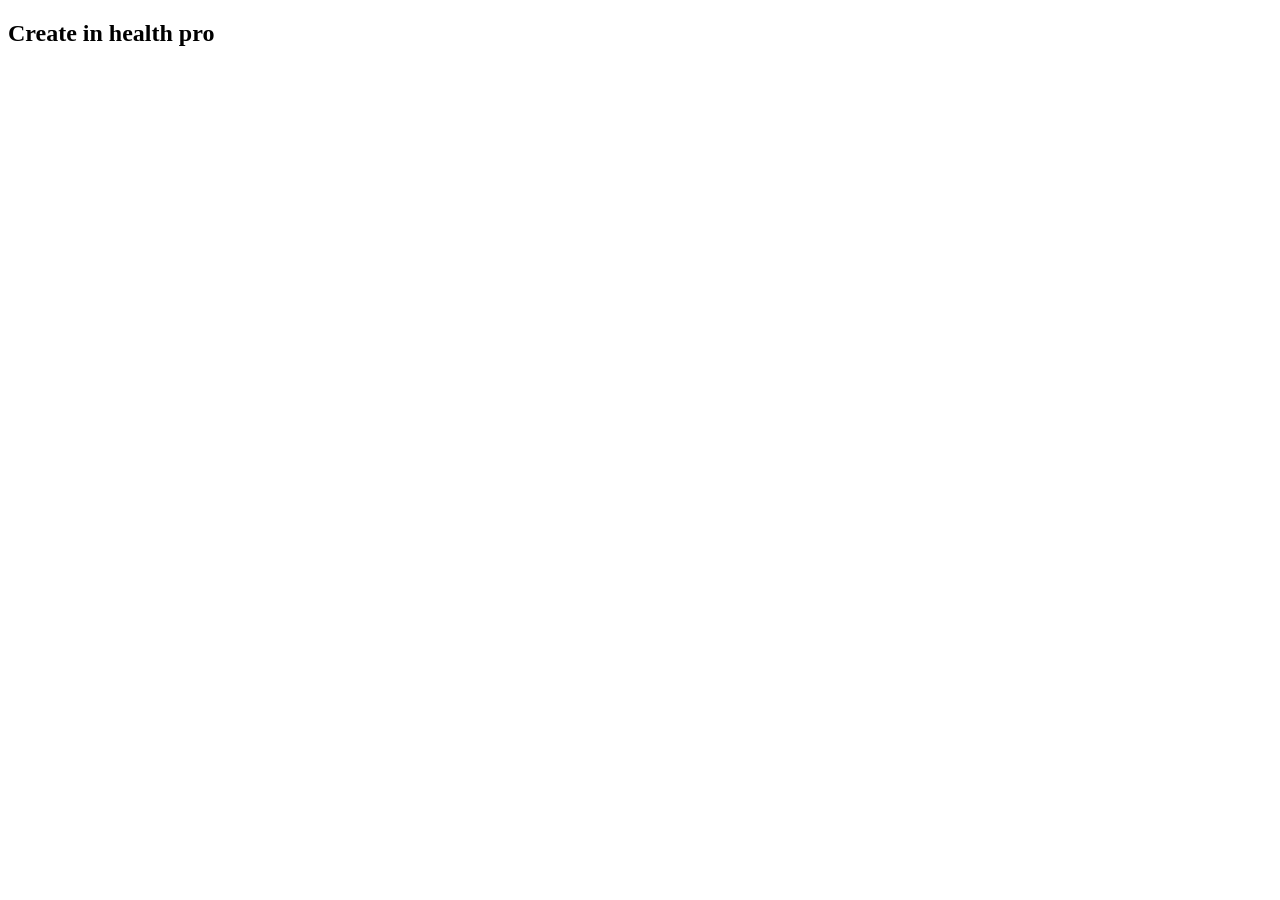
==== frontend/index.html @ b38b1ddc "completed a register  page" ====
<!DOCTYPE html>
<html lang="en">
<head>
  <meta charset="UTF-8">
  <meta name="viewport" content="width=device-width, initial-scale=1.0">
  <title>Register To HealthPro</title>
</head>
<body>
  <h2>Create in health pro</h2>



  <script src="./js/app.js"></script>
</body>
</html>
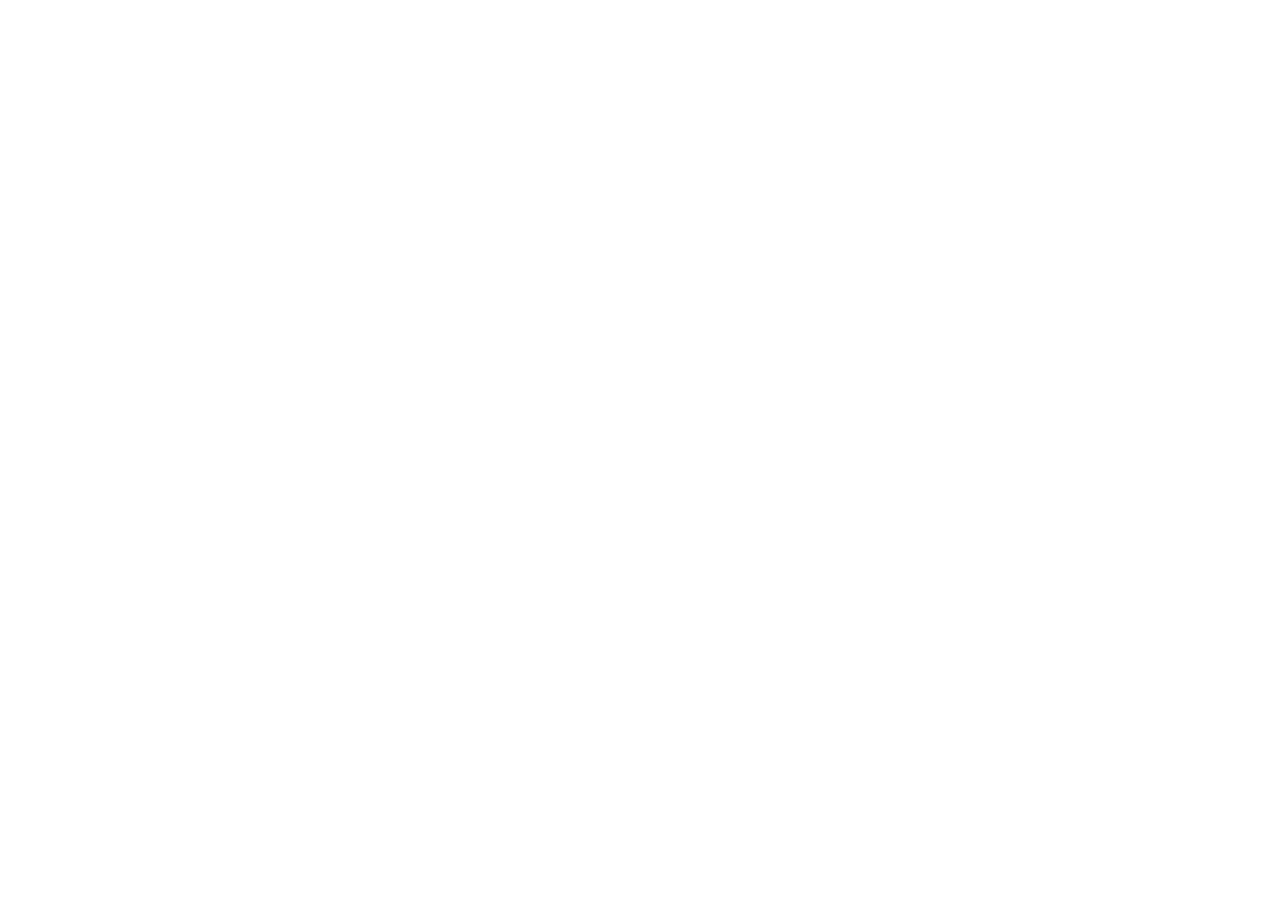
==== commit 1ee12b1c: "created a doctors page" ====
--- a/frontend/index.html
+++ b/frontend/index.html
@@ -3,13 +3,19 @@
 <head>
   <meta charset="UTF-8">
   <meta name="viewport" content="width=device-width, initial-scale=1.0">
-  <title>Register To HealthPro</title>
+  <link rel="stylesheet" href="https://cdnjs.cloudflare.com/ajax/libs/font-awesome/6.7.2/css/all.min.css"
+    integrity="sha512-Evv84Mr4kqVGRNSgIGL/F/aIDqQb7xQ2vcrdIwxfjThSH8CSR7PBEakCr51Ck+w+/U6swU2Im1vVX0SVk9ABhg=="
+    crossorigin="anonymous" referrerpolicy="no-referrer" />
+    <link
+      href="https://fonts.googleapis.com/css2?family=Libre+Baskerville:ital,wght@0,400;0,700;1,400&family=Roboto+Condensed:ital,wght@0,100..900;1,100..900&family=Roboto+Serif:ital,opsz,wght@0,8..144,100..900;1,8..144,100..900&display=swap"
+      rel="stylesheet">
+  <title>HealthPro</title>
 </head>
 <body>
-  <h2>Create in health pro</h2>
+  
 
 
 
-  <script src="./js/app.js"></script>
+<script src="./js/app.js"></script>
 </body>
 </html>
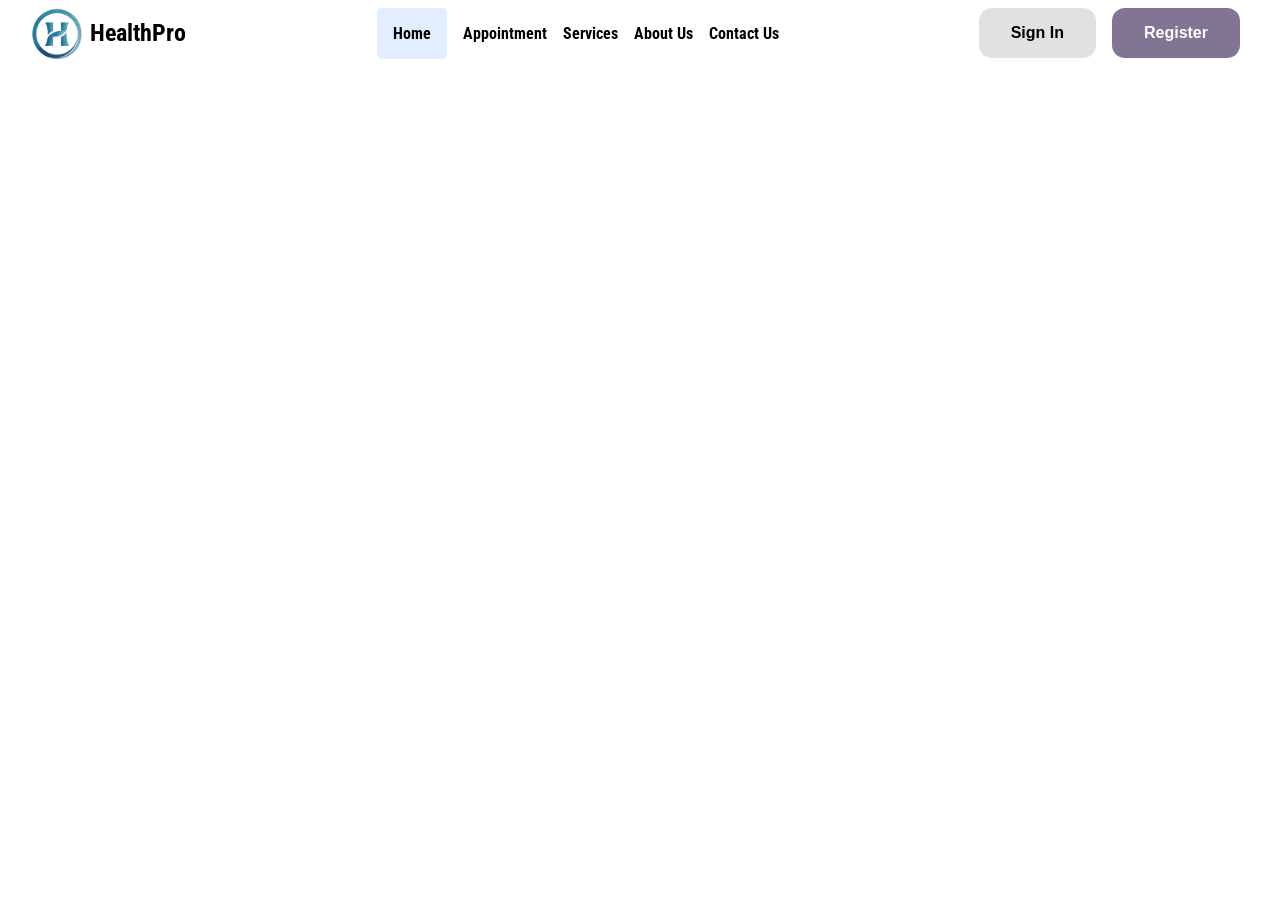
==== commit 9f207a08: "just finished navbar" ====
--- a/frontend/index.html
+++ b/frontend/index.html
@@ -1,21 +1,49 @@
 <!DOCTYPE html>
 <html lang="en">
+
 <head>
   <meta charset="UTF-8">
   <meta name="viewport" content="width=device-width, initial-scale=1.0">
   <link rel="stylesheet" href="https://cdnjs.cloudflare.com/ajax/libs/font-awesome/6.7.2/css/all.min.css"
     integrity="sha512-Evv84Mr4kqVGRNSgIGL/F/aIDqQb7xQ2vcrdIwxfjThSH8CSR7PBEakCr51Ck+w+/U6swU2Im1vVX0SVk9ABhg=="
     crossorigin="anonymous" referrerpolicy="no-referrer" />
-    <link
-      href="https://fonts.googleapis.com/css2?family=Libre+Baskerville:ital,wght@0,400;0,700;1,400&family=Roboto+Condensed:ital,wght@0,100..900;1,100..900&family=Roboto+Serif:ital,opsz,wght@0,8..144,100..900;1,8..144,100..900&display=swap"
-      rel="stylesheet">
+  <link
+    href="https://fonts.googleapis.com/css2?family=Libre+Baskerville:ital,wght@0,400;0,700;1,400&family=Roboto+Condensed:ital,wght@0,100..900;1,100..900&family=Roboto+Serif:ital,opsz,wght@0,8..144,100..900;1,8..144,100..900&display=swap"
+    rel="stylesheet">
+    <link rel="shortcut icon" href="./images/healthpro.png" type="image/x-icon">
+  <link rel="stylesheet" href="./css/styles.css">
   <title>HealthPro</title>
 </head>
+
 <body>
-  
+  <!-- HEADER SECTION START -->
+
+    <nav class="container nav-items">
+      <section class="logo">
+        <img src="./images/healthpro.png" alt="">
+        <h1>HealthPro</h1>
+      </section>
+
+      <ul class="nav-lists" id="nav-lists">
+        <li><a href="#" class="nav-list current" >Home</a></li>
+        <li><a href="#" class="nav-list">Appointment</a></li>
+        <li><a href="#" class="nav-list">Services</a></li>
+        <li><a href="#" class="nav-list">About Us</a></li>
+        <li><a href="#" class="nav-list">Contact Us</a></li>
+      </ul>
+
+      <section class="auth">
+        <button id="reg-btn" class="btn-dark btn">Sign In</button>
+        <button id="reg-btn" class="btn-light btn">Register</button>
+      </section>
+
+      <span class="fa-solid fa-bars"></span>
+    </nav>
+  <!-- HEADER SECTION END -->
 
 
 
-<script src="./js/app.js"></script>
+  <script src="./js/app.js"></script>
 </body>
+
 </html>
--- a/frontend/css/styles.css
+++ b/frontend/css/styles.css
@@ -0,0 +1,149 @@
+*,
+*::after,
+*::before {
+  margin: 0;
+  padding: 0;
+  box-sizing: border-box;
+}
+/* utitlity */
+
+:root {
+  --primary-color: #9b77fe;
+  --secondary-color: #807593;
+  --background-color: #ffffff;
+  --border-color: #9e9e9e;
+  --current: #C5DCFF80;
+  --color: #000000;
+  --btn-color: #e1e1e1;
+  --font-family: "Roboto Condensed", serif;
+  --transition: all 0.3s linear;
+  --p-line-height: 1.3;
+  --h-line-height: 1.5;
+  --font-size: 3.5rem;
+}
+
+html {
+  scroll-behavior: smooth;
+}
+
+body {
+  font-family: var(--font-family);
+  background-color: var(--background-color);
+  color: var(--color);
+}
+
+img {
+  width: 100%;
+  height: auto;
+}
+
+a {
+  text-decoration: none;
+  color: var(--color);
+}
+
+ul {
+  list-style-type: none;
+}
+
+h1,
+h2,
+h3,
+h4,
+h5,
+h6 {
+  line-height: var(--h-line-height);
+  font-weight: bold;
+  font-size: 1.5rem;
+}
+
+p {
+  line-height: var(--p-line-height);
+  font-size: 0.9rem;
+}
+
+.btn {
+  display: inline-block;
+  padding: 1rem 2rem;
+  border: none;
+  color: var(--color);
+  font-size: 16px;
+  font-weight: bold;
+  cursor: pointer;
+}
+
+.btn-dark {
+  background: var(--btn-color);
+  border-radius: 13px;
+}
+
+.btn-dark:hover {
+  opacity: 0.9;
+}
+
+.btn-light {
+  background: var(--secondary-color);
+  color: var(--background-color);
+  border-radius: 13px;
+}
+
+.container {
+  margin: auto;
+  padding: 0 2rem;
+  overflow: hidden;
+}
+/* utitlity end */
+
+/* header */
+.nav-items {
+  display: flex;
+  justify-content: space-between;
+  align-items: center;
+  position: relative;
+}
+
+.nav-items .logo img {
+  width: 50px;
+  height: auto;
+}
+
+.nav-items .logo {
+  display: flex;
+  align-items: center;
+  gap: 0.5rem;
+}
+
+.nav-lists {
+  display: flex;
+  align-items: center;
+  gap: 1rem;
+}
+
+.nav-lists li a {
+  font-size: 1rem;
+  font-weight: bold;
+}
+
+.nav-items ul li a.current {
+  background: var(--current);
+  color: var(--color);
+  padding: 1rem;
+  border-radius: 5px;
+}
+
+.nav-items ul li a.current:hover{
+  opacity: 0.9;
+}
+.fa-solid {
+  display: none;
+}
+
+.auth {
+  display: flex;
+  align-items: center;
+}
+
+.nav-items .auth button {
+  margin: .5rem; 
+}
+/* header end */
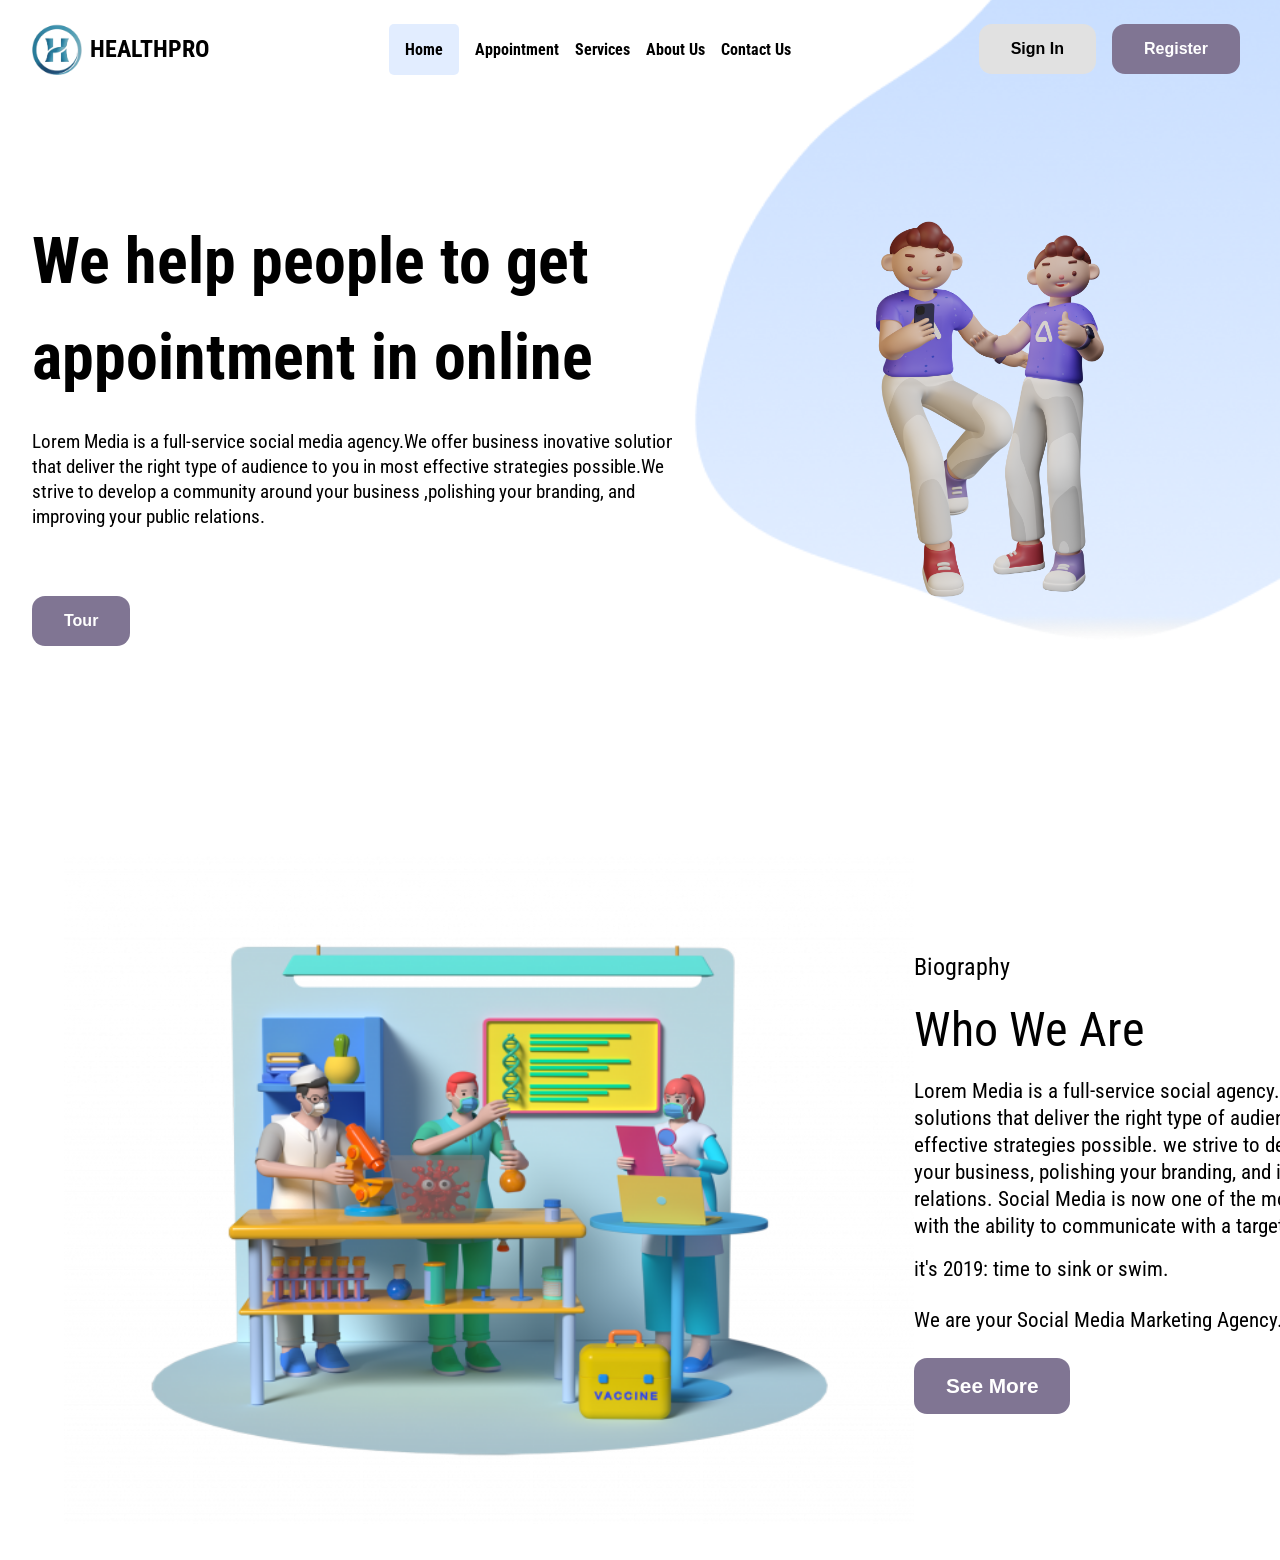
==== commit 5d62ed64: "just finished some part of home page" ====
--- a/frontend/index.html
+++ b/frontend/index.html
@@ -10,7 +10,7 @@
   <link
     href="https://fonts.googleapis.com/css2?family=Libre+Baskerville:ital,wght@0,400;0,700;1,400&family=Roboto+Condensed:ital,wght@0,100..900;1,100..900&family=Roboto+Serif:ital,opsz,wght@0,8..144,100..900;1,8..144,100..900&display=swap"
     rel="stylesheet">
-    <link rel="shortcut icon" href="./images/healthpro.png" type="image/x-icon">
+  <link rel="shortcut icon" href="./images/healthpro.png" type="image/x-icon">
   <link rel="stylesheet" href="./css/styles.css">
   <title>HealthPro</title>
 </head>
@@ -18,32 +18,78 @@
 <body>
   <!-- HEADER SECTION START -->
 
-    <nav class="container nav-items">
-      <section class="logo">
-        <img src="./images/healthpro.png" alt="">
-        <h1>HealthPro</h1>
-      </section>
+  <nav class="container nav-items">
+    <section class="logo">
+      <img src="./images/healthpro.png" alt="">
+      <h1>HealthPro</h1>
+    </section>
 
-      <ul class="nav-lists" id="nav-lists">
-        <li><a href="#" class="nav-list current" >Home</a></li>
-        <li><a href="#" class="nav-list">Appointment</a></li>
-        <li><a href="#" class="nav-list">Services</a></li>
-        <li><a href="#" class="nav-list">About Us</a></li>
-        <li><a href="#" class="nav-list">Contact Us</a></li>
-      </ul>
+    <ul class="nav-lists" id="nav-lists">
+      <li><a href="#" class="nav-list current">Home</a></li>
+      <li><a href="#" class="nav-list">Appointment</a></li>
+      <li><a href="#" class="nav-list">Services</a></li>
+      <li><a href="#" class="nav-list">About Us</a></li>
+      <li><a href="#" class="nav-list">Contact Us</a></li>
+    </ul>
 
-      <section class="auth">
-        <button id="reg-btn" class="btn-dark btn">Sign In</button>
-        <button id="reg-btn" class="btn-light btn">Register</button>
-      </section>
+    <section class="auth">
+      <button id="reg-btn" class="btn-dark btn">Sign In</button>
+      <button id="reg-btn" class="btn-light btn">Register</button>
+    </section>
 
-      <span class="fa-solid fa-bars"></span>
-    </nav>
+    <span class="fa-solid fa-bars"></span>
+  </nav>
   <!-- HEADER SECTION END -->
 
 
+  <!-- HERO SECTION START -->
+  <scetion class="hero-section">
+    <section class="container hero-content">
+      <h1>We help people to get appointment in online</h1>
+      <p>Lorem Media is a full-service social media agency.We offer business inovative solutions that deliver the right
+        type of audience to you in most effective strategies possible.We strive to develop a community around your
+        business ,polishing your branding, and improving your public relations.</p>
+      <button class="btn-light btn">Tour</button>
+    </section>
 
+    <section class="hero-image">
+        <img src="./images/Vector (15).png" alt="" class="background">
+        <div class="category hero-img-wrapper">
+          <img src="./images/human1.png" alt="" class="human1">
+          <img src="./images/human2.png" alt="" class="human2">
+        </div>
+    </section>
+  </scetion>
+  <!-- HERO SECTION END -->
+
+  <!-- VACCINE SECTOR START -->
+   <section class="category vaccine-container">
+    <div class="vaccine-image">
+      <img src="./images/Vaccine.png" alt="" >
+    </div>
+    <section class="vaccine-content">
+      <p>Biography</p>
+      <p>Who We Are</p>
+      <p>Lorem Media is a full-service social agency. we offer business innovative solutions that deliver the right type of audience to you in the most effective strategies possible. we strive to develop a community around your business, polishing your branding, and improving your public relations.
+        Social Media is now one of the most powerful marketing tools with the ability to communicate with a target audience in real time.
+      </p>
+      <p>
+        it's 2019: time to sink or swim.
+      </p>
+      <p>
+        We are your Social Media Marketing Agency.
+      </p>
+
+      <button class="btn-light btn">See More</button>
+    </section>
+   </section>
+  <!-- VACCINE SECTOR END -->
+
+
+
+  <!-- linked javascript -->
   <script src="./js/app.js"></script>
+  <!-- linked javascript end -->
 </body>
 
 </html>
--- a/frontend/css/styles.css
+++ b/frontend/css/styles.css
@@ -12,14 +12,13 @@
   --secondary-color: #807593;
   --background-color: #ffffff;
   --border-color: #9e9e9e;
-  --current: #C5DCFF80;
+  --current: #c5dcff80;
   --color: #000000;
   --btn-color: #e1e1e1;
   --font-family: "Roboto Condensed", serif;
   --transition: all 0.3s linear;
   --p-line-height: 1.3;
   --h-line-height: 1.5;
-  --font-size: 3.5rem;
 }
 
 html {
@@ -28,7 +27,7 @@
 
 body {
   font-family: var(--font-family);
-  background-color: var(--background-color);
+  /* background-color: var(--background-color); */
   color: var(--color);
 }
 
@@ -53,19 +52,19 @@
 h5,
 h6 {
   line-height: var(--h-line-height);
-  font-weight: bold;
-  font-size: 1.5rem;
+  font-family: var(--font-family);
 }
 
 p {
   line-height: var(--p-line-height);
-  font-size: 0.9rem;
+  margin-bottom: 1rem;
 }
 
 .btn {
   display: inline-block;
   padding: 1rem 2rem;
   border: none;
+  gap: 1.3rem;
   color: var(--color);
   font-size: 16px;
   font-weight: bold;
@@ -77,6 +76,11 @@
   border-radius: 13px;
 }
 
+.category {
+  display: inline-block;
+  padding: 2rem 4rem;
+  margin-top: 10rem;
+}
 .btn-dark:hover {
   opacity: 0.9;
 }
@@ -89,7 +93,7 @@
 
 .container {
   margin: auto;
-  padding: 0 2rem;
+  padding: 1rem 2rem;
   overflow: hidden;
 }
 /* utitlity end */
@@ -100,6 +104,12 @@
   justify-content: space-between;
   align-items: center;
   position: relative;
+}
+
+.nav-items .logo h1 {
+  font-size: 1.5rem;
+  text-transform: uppercase;
+  font-weight: bold;
 }
 
 .nav-items .logo img {
@@ -131,7 +141,7 @@
   border-radius: 5px;
 }
 
-.nav-items ul li a.current:hover{
+.nav-items ul li a.current:hover {
   opacity: 0.9;
 }
 .fa-solid {
@@ -141,9 +151,120 @@
 .auth {
   display: flex;
   align-items: center;
+  z-index: 1;
 }
 
 .nav-items .auth button {
-  margin: .5rem; 
+  margin: 0.5rem;
 }
 /* header end */
+
+/* hero section */
+.hero-section {
+  display: flex;
+  justify-content: space-between;
+  align-items: center;
+  position: relative;
+  margin-top: 100px;
+}
+
+.hero-content {
+  flex: 1;
+}
+
+.hero-content h1 {
+  font-size: 4rem;
+  font-weight: bold;
+  width: 590px;
+  height: 200px;
+  margin-bottom: 1rem;
+}
+
+.hero-content p {
+  font-size: 1.2rem;
+  width: 675.9px;
+  height: 150px;
+}
+
+.hero-image {
+  flex: 1;
+}
+
+.background {
+  position: absolute;
+  width: 45.9%;
+  height: auto;
+  top: -199px;
+  right: 0;
+}
+
+.hero-img-wrapper {
+  width: 40%;
+}
+
+.human1,
+.human2 {
+  width: 30%;
+  position: absolute;
+  z-index: 1000;
+  top: 20px;
+}
+
+.human2 {
+  right: 30px;
+}
+
+/* hero section end */
+
+/* vaccine container */
+.vaccine-container {
+  display: flex;
+  justify-content: space-between;
+  align-items: center;
+  /* gap: 5rem; */
+}
+
+.vaccine-image {
+  flex: 1;
+}
+
+.vaccine-image img {
+  width: 850px;
+  height: 670px;
+}
+
+.vaccine-content {
+  flex: 1;
+}
+
+.vaccine-content p:first-child {
+  font-size: 1.5rem;
+  margin-bottom: 1rem;
+}
+
+.vaccine-content p:nth-child(2) {
+  font-size: 3rem;
+  margin-bottom: 1rem;
+}
+
+.vaccine-content p:nth-child(3) {
+  font-size: 1.3rem;
+  width: 620px;
+  margin-bottom: 1rem;
+}
+
+.vaccine-content p:nth-child(4) {
+  font-size: 1.3rem;
+  margin-bottom: 1.5rem;
+}
+
+.vaccine-content p:nth-child(5) {
+  font-size: 1.3rem;
+  margin-bottom: 1.5rem;
+}
+
+.vaccine-content button {
+  font-size: 1.3rem;
+  margin-bottom: 1rem;
+}
+/* vaccine container end */
